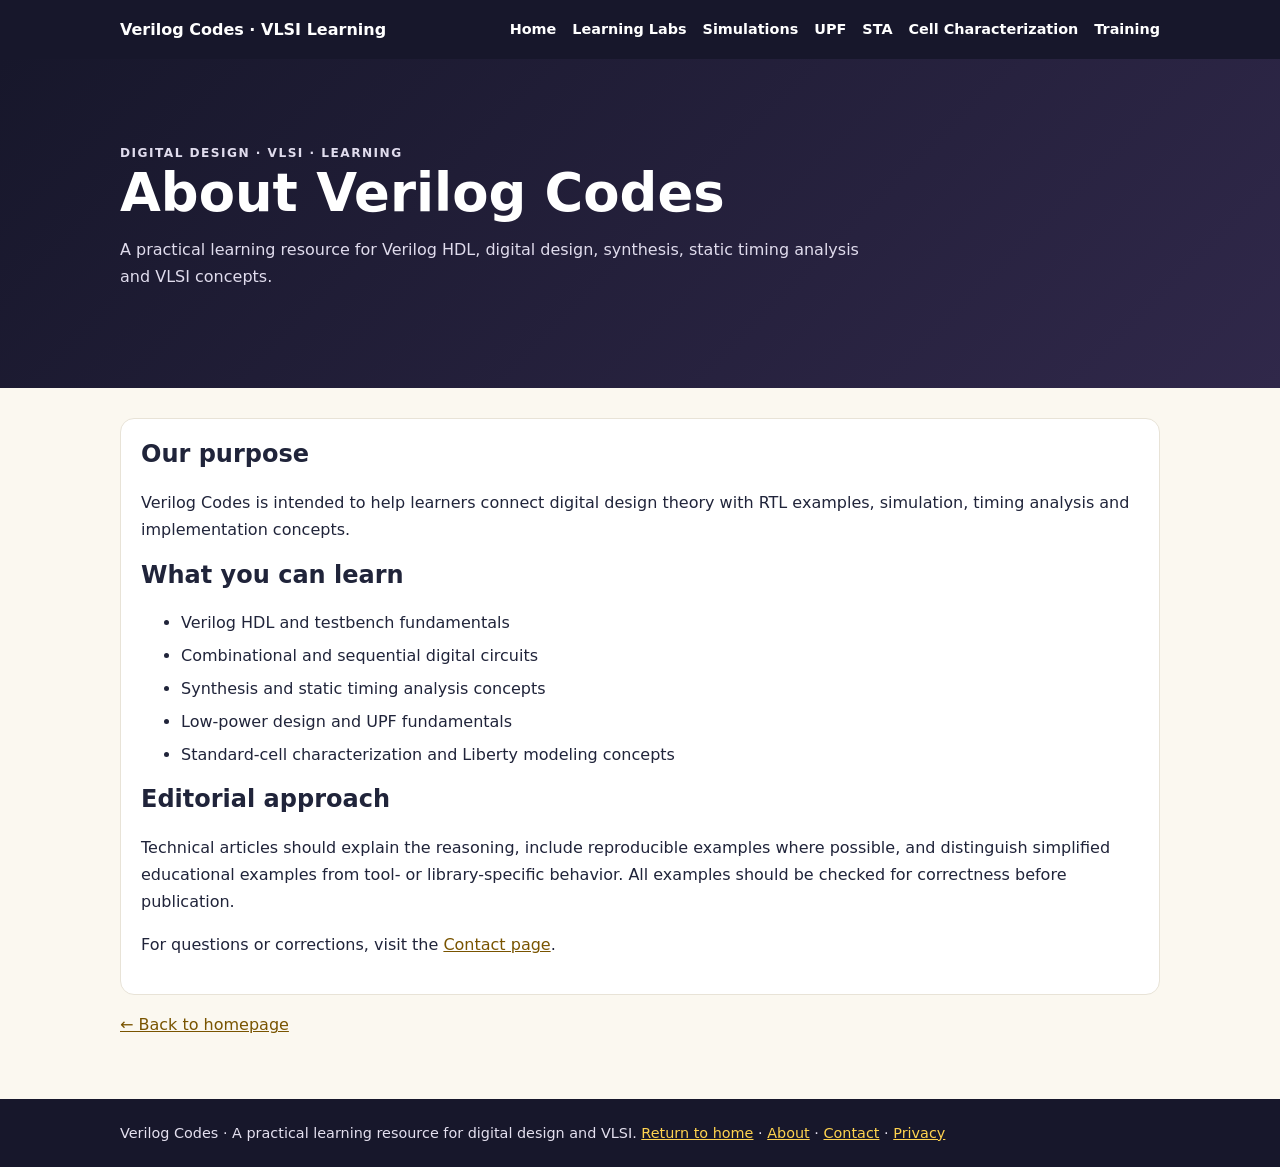
==== docs/about/index.html @ 5ef56c61 "Add About page" ====
<!doctype html>
<html lang="en"><head><meta charset="utf-8"><meta name="viewport" content="width=device-width,initial-scale=1">
<title>About Verilog Codes | Verilog Codes</title><meta name="description" content="A practical learning resource for Verilog HDL, digital design, synthesis, static timing analysis and VLSI concepts.">
<meta name="robots" content="index,follow"><meta name="theme-color" content="#17172b">
<link rel="canonical" href="https://t-maharshi-sanand-yadav.github.io/Verilog_Codes/about/index.html">
<style>
:root{--ink:#20243a;--muted:#687187;--navy:#17172b;--gold:#ffd34f;--line:#e8e3d7;--paper:#fbf8f0}
*{box-sizing:border-box}body{margin:0;background:var(--paper);color:var(--ink);font:16px/1.7 system-ui,-apple-system,Segoe UI,Arial,sans-serif}a{color:#795400}header{background:var(--navy);color:white;padding:16px 0}nav,.wrap{width:min(1040px,calc(100% - 32px));margin:auto}nav{display:flex;align-items:center;justify-content:space-between;gap:16px;flex-wrap:wrap}nav a{color:white;text-decoration:none;font-weight:650}.links{display:flex;gap:16px;flex-wrap:wrap;font-size:.9rem}.hero{background:linear-gradient(135deg,#17172b,#30284a);color:white;padding:54px 0}.hero h1{font-size:clamp(2rem,5vw,3.3rem);line-height:1.1;margin:0 0 14px}.hero p{color:#e0dced;max-width:760px;margin:0}.wrap{padding-top:30px;padding-bottom:44px}.grid{display:grid;grid-template-columns:repeat(auto-fit,minmax(240px,1fr));gap:16px}.card{background:white;border:1px solid var(--line);border-radius:14px;padding:20px}.card h2,.card h3{margin-top:0;line-height:1.25}.eyebrow{color:#ffd34f;text-transform:uppercase;letter-spacing:.12em;font-size:.76rem;font-weight:800}code,pre{background:#f0eee8;border-radius:5px}code{padding:2px 5px}pre{padding:16px;overflow:auto}li{margin:.35rem 0}.notice{padding:14px 16px;border-left:4px solid #c79b20;background:#fff3c9;border-radius:0 8px 8px 0}footer{background:#17172b;color:#e4e0ef;padding:22px 0;font-size:.9rem}footer .wrap{padding-top:0;padding-bottom:0}footer a{color:#ffd34f}@media(max-width:600px){nav{align-items:flex-start;flex-direction:column}.hero{padding:38px 0}}
</style></head><body>
<header><nav><a href="../index.html">Verilog Codes · VLSI Learning</a><div class="links"><a href="../index.html">Home</a><a href="../learn/">Learning Labs</a><a href="../simulations/">Simulations</a><a href="../upf/">UPF</a><a href="../sta/">STA</a><a href="../characterization/">Cell Characterization</a><a href="../training/">Training</a></div></nav></header>
<section class="hero"><div class="wrap"><p class="eyebrow">Digital Design · VLSI · Learning</p><h1>About Verilog Codes</h1><p>A practical learning resource for Verilog HDL, digital design, synthesis, static timing analysis and VLSI concepts.</p></div></section>
<main class="wrap"><div class="card"><h2>Our purpose</h2><p>Verilog Codes is intended to help learners connect digital design theory with RTL examples, simulation, timing analysis and implementation concepts.</p><h2>What you can learn</h2><ul><li>Verilog HDL and testbench fundamentals</li><li>Combinational and sequential digital circuits</li><li>Synthesis and static timing analysis concepts</li><li>Low-power design and UPF fundamentals</li><li>Standard-cell characterization and Liberty modeling concepts</li></ul><h2>Editorial approach</h2><p>Technical articles should explain the reasoning, include reproducible examples where possible, and distinguish simplified educational examples from tool- or library-specific behavior. All examples should be checked for correctness before publication.</p><p>For questions or corrections, visit the <a href="../contact/">Contact page</a>.</p></div><p><a href="../index.html">← Back to homepage</a></p></main><footer><div class="wrap">Verilog Codes · A practical learning resource for digital design and VLSI. <a href="../index.html">Return to home</a> · <a href="../about/">About</a> · <a href="../contact/">Contact</a> · <a href="../privacy/">Privacy</a></div></footer>
</body></html>
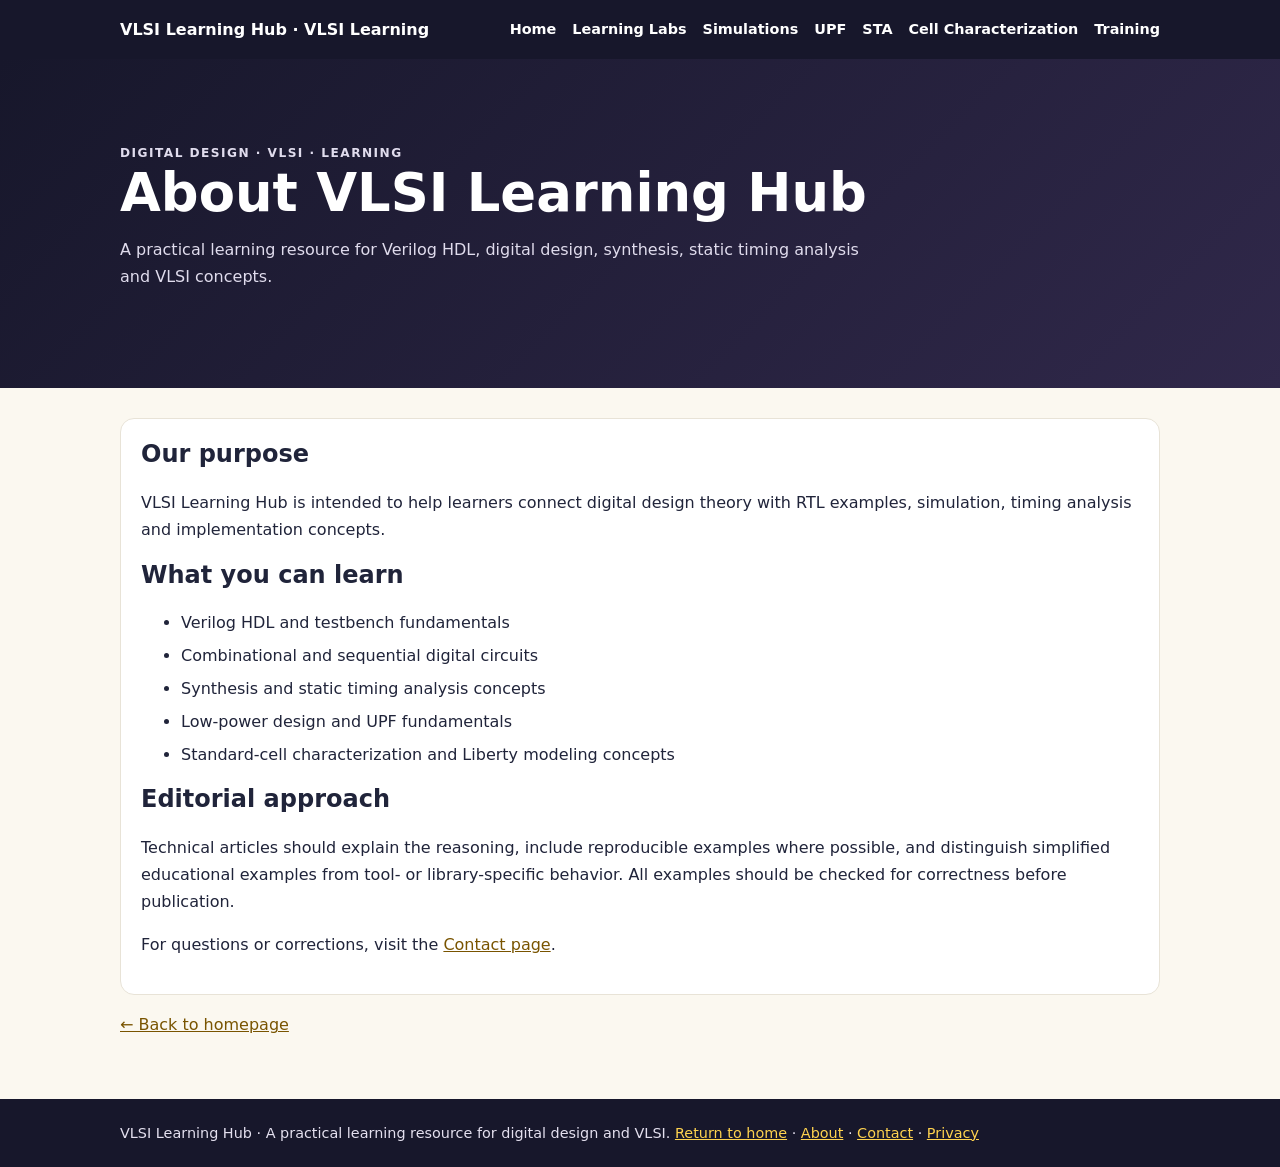
==== commit ad8059d3: "Update branding and URLs for VLSI Learning Hub" ====
--- a/docs/about/index.html
+++ b/docs/about/index.html
@@ -1,13 +1,13 @@
 <!doctype html>
 <html lang="en"><head><meta charset="utf-8"><meta name="viewport" content="width=device-width,initial-scale=1">
-<title>About Verilog Codes | Verilog Codes</title><meta name="description" content="A practical learning resource for Verilog HDL, digital design, synthesis, static timing analysis and VLSI concepts.">
+<title>About VLSI Learning Hub | VLSI Learning Hub</title><meta name="description" content="A practical learning resource for Verilog HDL, digital design, synthesis, static timing analysis and VLSI concepts.">
 <meta name="robots" content="index,follow"><meta name="theme-color" content="#17172b">
-<link rel="canonical" href="https://t-maharshi-sanand-yadav.github.io/Verilog_Codes/about/index.html">
+<link rel="canonical" href="https://t-maharshi-sanand-yadav.github.io/VLSI-Learning-Hub/about/index.html">
 <style>
 :root{--ink:#20243a;--muted:#687187;--navy:#17172b;--gold:#ffd34f;--line:#e8e3d7;--paper:#fbf8f0}
 *{box-sizing:border-box}body{margin:0;background:var(--paper);color:var(--ink);font:16px/1.7 system-ui,-apple-system,Segoe UI,Arial,sans-serif}a{color:#795400}header{background:var(--navy);color:white;padding:16px 0}nav,.wrap{width:min(1040px,calc(100% - 32px));margin:auto}nav{display:flex;align-items:center;justify-content:space-between;gap:16px;flex-wrap:wrap}nav a{color:white;text-decoration:none;font-weight:650}.links{display:flex;gap:16px;flex-wrap:wrap;font-size:.9rem}.hero{background:linear-gradient(135deg,#17172b,#30284a);color:white;padding:54px 0}.hero h1{font-size:clamp(2rem,5vw,3.3rem);line-height:1.1;margin:0 0 14px}.hero p{color:#e0dced;max-width:760px;margin:0}.wrap{padding-top:30px;padding-bottom:44px}.grid{display:grid;grid-template-columns:repeat(auto-fit,minmax(240px,1fr));gap:16px}.card{background:white;border:1px solid var(--line);border-radius:14px;padding:20px}.card h2,.card h3{margin-top:0;line-height:1.25}.eyebrow{color:#ffd34f;text-transform:uppercase;letter-spacing:.12em;font-size:.76rem;font-weight:800}code,pre{background:#f0eee8;border-radius:5px}code{padding:2px 5px}pre{padding:16px;overflow:auto}li{margin:.35rem 0}.notice{padding:14px 16px;border-left:4px solid #c79b20;background:#fff3c9;border-radius:0 8px 8px 0}footer{background:#17172b;color:#e4e0ef;padding:22px 0;font-size:.9rem}footer .wrap{padding-top:0;padding-bottom:0}footer a{color:#ffd34f}@media(max-width:600px){nav{align-items:flex-start;flex-direction:column}.hero{padding:38px 0}}
 </style></head><body>
-<header><nav><a href="../index.html">Verilog Codes · VLSI Learning</a><div class="links"><a href="../index.html">Home</a><a href="../learn/">Learning Labs</a><a href="../simulations/">Simulations</a><a href="../upf/">UPF</a><a href="../sta/">STA</a><a href="../characterization/">Cell Characterization</a><a href="../training/">Training</a></div></nav></header>
-<section class="hero"><div class="wrap"><p class="eyebrow">Digital Design · VLSI · Learning</p><h1>About Verilog Codes</h1><p>A practical learning resource for Verilog HDL, digital design, synthesis, static timing analysis and VLSI concepts.</p></div></section>
-<main class="wrap"><div class="card"><h2>Our purpose</h2><p>Verilog Codes is intended to help learners connect digital design theory with RTL examples, simulation, timing analysis and implementation concepts.</p><h2>What you can learn</h2><ul><li>Verilog HDL and testbench fundamentals</li><li>Combinational and sequential digital circuits</li><li>Synthesis and static timing analysis concepts</li><li>Low-power design and UPF fundamentals</li><li>Standard-cell characterization and Liberty modeling concepts</li></ul><h2>Editorial approach</h2><p>Technical articles should explain the reasoning, include reproducible examples where possible, and distinguish simplified educational examples from tool- or library-specific behavior. All examples should be checked for correctness before publication.</p><p>For questions or corrections, visit the <a href="../contact/">Contact page</a>.</p></div><p><a href="../index.html">← Back to homepage</a></p></main><footer><div class="wrap">Verilog Codes · A practical learning resource for digital design and VLSI. <a href="../index.html">Return to home</a> · <a href="../about/">About</a> · <a href="../contact/">Contact</a> · <a href="../privacy/">Privacy</a></div></footer>
+<header><nav><a href="../index.html">VLSI Learning Hub · VLSI Learning</a><div class="links"><a href="../index.html">Home</a><a href="../learn/">Learning Labs</a><a href="../simulations/">Simulations</a><a href="../upf/">UPF</a><a href="../sta/">STA</a><a href="../characterization/">Cell Characterization</a><a href="../training/">Training</a></div></nav></header>
+<section class="hero"><div class="wrap"><p class="eyebrow">Digital Design · VLSI · Learning</p><h1>About VLSI Learning Hub</h1><p>A practical learning resource for Verilog HDL, digital design, synthesis, static timing analysis and VLSI concepts.</p></div></section>
+<main class="wrap"><div class="card"><h2>Our purpose</h2><p>VLSI Learning Hub is intended to help learners connect digital design theory with RTL examples, simulation, timing analysis and implementation concepts.</p><h2>What you can learn</h2><ul><li>Verilog HDL and testbench fundamentals</li><li>Combinational and sequential digital circuits</li><li>Synthesis and static timing analysis concepts</li><li>Low-power design and UPF fundamentals</li><li>Standard-cell characterization and Liberty modeling concepts</li></ul><h2>Editorial approach</h2><p>Technical articles should explain the reasoning, include reproducible examples where possible, and distinguish simplified educational examples from tool- or library-specific behavior. All examples should be checked for correctness before publication.</p><p>For questions or corrections, visit the <a href="../contact/">Contact page</a>.</p></div><p><a href="../index.html">← Back to homepage</a></p></main><footer><div class="wrap">VLSI Learning Hub · A practical learning resource for digital design and VLSI. <a href="../index.html">Return to home</a> · <a href="../about/">About</a> · <a href="../contact/">Contact</a> · <a href="../privacy/">Privacy</a></div></footer>
 </body></html>
